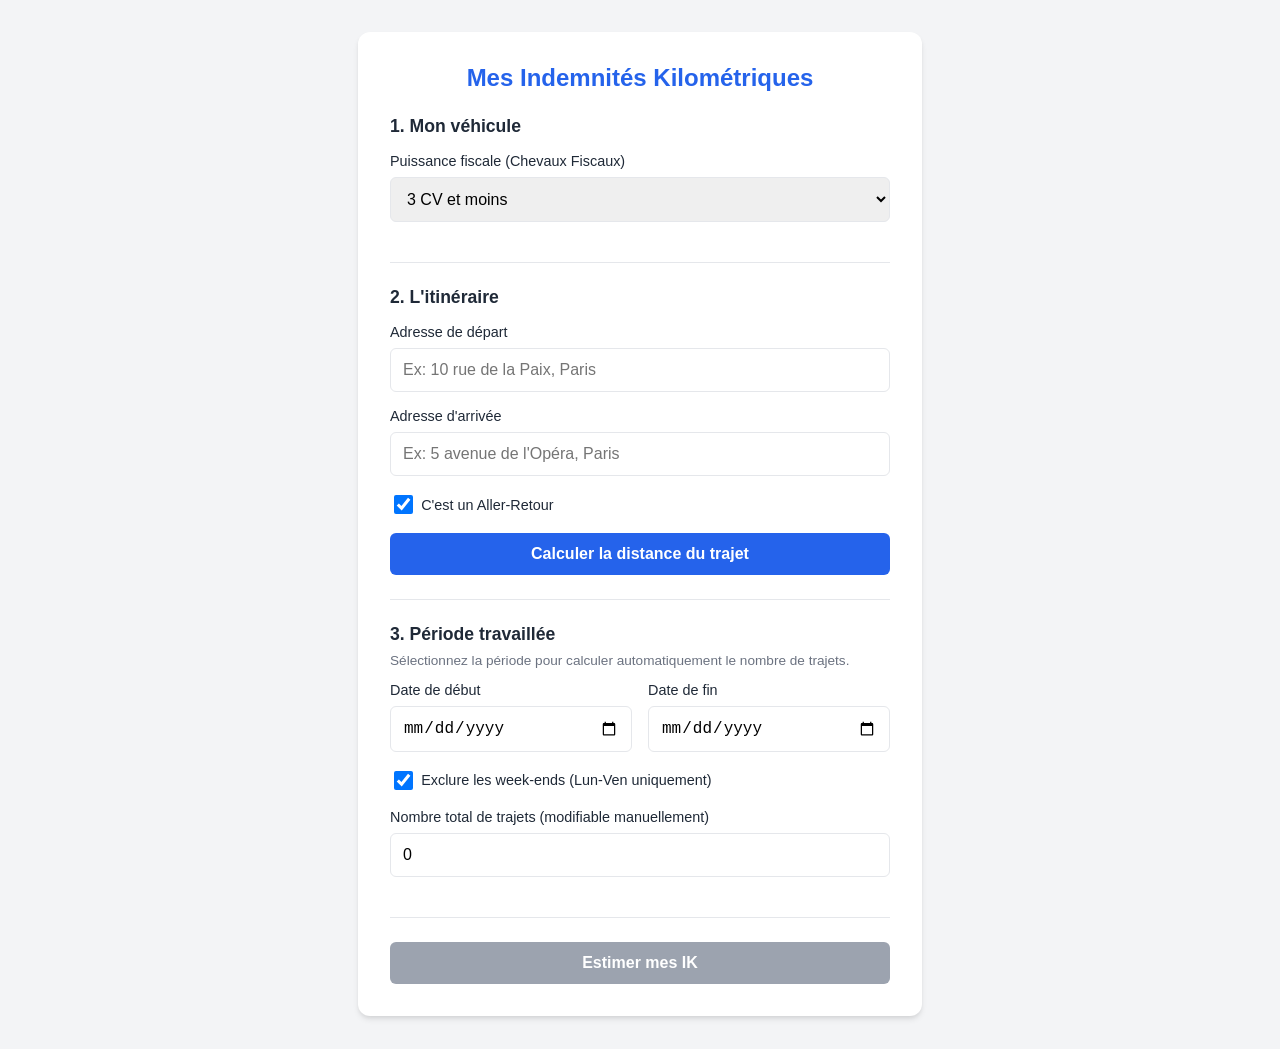
==== index.html @ dfa7689d "Ajout du calculateur d'indemnités kilométriques Page HTML autonome avec calcul de distance via OpenS" ====
<!DOCTYPE html>
<html lang="fr">
<head>
    <meta charset="UTF-8">
    <meta name="viewport" content="width=device-width, initial-scale=1.0">
    <title>Calculateur d'Indemnités Kilométriques</title>
    <style>
        :root {
            --primary: #2563eb;
            --primary-hover: #1d4ed8;
            --bg: #f3f4f6;
            --card: #ffffff;
            --text: #1f2937;
            --border: #e5e7eb;
        }
        body {
            font-family: -apple-system, BlinkMacSystemFont, "Segoe UI", Roboto, Helvetica, Arial, sans-serif;
            background-color: var(--bg);
            color: var(--text);
            display: flex;
            justify-content: center;
            padding: 2rem;
            margin: 0;
        }
        .container {
            background-color: var(--card);
            padding: 2rem;
            border-radius: 12px;
            box-shadow: 0 4px 6px -1px rgba(0, 0, 0, 0.1), 0 2px 4px -1px rgba(0, 0, 0, 0.06);
            width: 100%;
            max-width: 500px;
        }
        h1 {
            font-size: 1.5rem;
            text-align: center;
            margin-top: 0;
            margin-bottom: 1.5rem;
            color: var(--primary);
        }
        .section {
            margin-bottom: 1.5rem;
            padding-bottom: 1.5rem;
            border-bottom: 1px solid var(--border);
        }
        .section:last-child {
            border-bottom: none;
            margin-bottom: 0;
            padding-bottom: 0;
        }
        h2 {
            font-size: 1.1rem;
            margin-top: 0;
            margin-bottom: 1rem;
        }
        label {
            display: block;
            font-size: 0.9rem;
            font-weight: 500;
            margin-bottom: 0.5rem;
        }
        input[type="text"], input[type="date"], select, input[type="number"] {
            width: 100%;
            padding: 0.75rem;
            border: 1px solid var(--border);
            border-radius: 6px;
            box-sizing: border-box;
            margin-bottom: 1rem;
            font-size: 1rem;
        }
        .checkbox-group {
            display: flex;
            align-items: center;
            margin-bottom: 1rem;
        }
        .checkbox-group input {
            margin-right: 0.5rem;
            width: 1.2rem;
            height: 1.2rem;
        }
        .checkbox-group label {
            margin-bottom: 0;
            cursor: pointer;
        }
        button {
            width: 100%;
            background-color: var(--primary);
            color: white;
            border: none;
            padding: 0.75rem;
            border-radius: 6px;
            font-size: 1rem;
            font-weight: 600;
            cursor: pointer;
            transition: background-color 0.2s;
        }
        button:hover {
            background-color: var(--primary-hover);
        }
        button:disabled {
            background-color: #9ca3af;
            cursor: not-allowed;
        }
        .result-box {
            background-color: #eff6ff;
            border: 1px solid #bfdbfe;
            padding: 1rem;
            border-radius: 6px;
            margin-top: 1rem;
            display: none;
        }
        .result-box p {
            margin: 0.5rem 0;
            font-size: 0.95rem;
        }
        .total-price {
            font-size: 1.25rem;
            font-weight: bold;
            color: var(--primary);
            text-align: center;
            margin-top: 1rem !important;
        }
        .loading {
            display: none;
            text-align: center;
            font-size: 0.9rem;
            color: #6b7280;
            margin-top: 0.5rem;
        }
        .grid-2 {
            display: grid;
            grid-template-columns: 1fr 1fr;
            gap: 1rem;
        }
    </style>
</head>
<body>

<div class="container">
    <h1>Mes Indemnités Kilométriques</h1>

    <!-- SECTION 1 : VÉHICULE -->
    <div class="section">
        <h2>1. Mon véhicule</h2>
        <label for="cv">Puissance fiscale (Chevaux Fiscaux)</label>
        <select id="cv">
            <option value="3">3 CV et moins</option>
            <option value="4">4 CV</option>
            <option value="5">5 CV</option>
            <option value="6">6 CV</option>
            <option value="7">7 CV et plus</option>
        </select>
    </div>

    <!-- SECTION 2 : ITINÉRAIRE -->
    <div class="section">
        <h2>2. L'itinéraire</h2>
        <label for="depart">Adresse de départ</label>
        <input type="text" id="depart" placeholder="Ex: 10 rue de la Paix, Paris">

        <label for="arrivee">Adresse d'arrivée</label>
        <input type="text" id="arrivee" placeholder="Ex: 5 avenue de l'Opéra, Paris">

        <div class="checkbox-group">
            <input type="checkbox" id="aller-retour" checked>
            <label for="aller-retour">C'est un Aller-Retour</label>
        </div>

        <button id="btn-distance" onclick="calculerDistance()">Calculer la distance du trajet</button>
        <div id="loading-distance" class="loading">Recherche de l'itinéraire en cours...</div>

        <div id="result-distance" class="result-box">
            <p><strong>Distance :</strong> <span id="valeur-distance">-</span> km (par trajet)</p>
        </div>
    </div>

    <!-- SECTION 3 : CALENDRIER -->
    <div class="section">
        <h2>3. Période travaillée</h2>
        <p style="font-size: 0.85rem; color: #6b7280; margin-top: -0.5rem;">Sélectionnez la période pour calculer automatiquement le nombre de trajets.</p>

        <div class="grid-2">
            <div>
                <label for="date-debut">Date de début</label>
                <input type="date" id="date-debut">
            </div>
            <div>
                <label for="date-fin">Date de fin</label>
                <input type="date" id="date-fin">
            </div>
        </div>

        <div class="checkbox-group">
            <input type="checkbox" id="sans-weekend" checked onchange="mettreAJourJours()">
            <label for="sans-weekend">Exclure les week-ends (Lun-Ven uniquement)</label>
        </div>

        <label for="nb-trajets">Nombre total de trajets (modifiable manuellement)</label>
        <input type="number" id="nb-trajets" value="0" min="1">
    </div>

    <!-- SECTION 4 : RÉSULTAT FINAL -->
    <div class="section">
        <button id="btn-calcul-ik" onclick="calculerIK()" disabled>Estimer mes IK</button>

        <div id="result-final" class="result-box">
            <p><strong>Total parcouru :</strong> <span id="total-km">0</span> km</p>
            <p><strong>Barème appliqué :</strong> <span id="bareme-texte">-</span></p>
            <p class="total-price">Montant estimé : <span id="montant-ik">0.00</span> €</p>
            <p style="font-size: 0.75rem; color: #6b7280; text-align: center; margin-top: 1rem;">
                *Basé sur le barème URSSAF standard de l'année. Les IK se calculent officiellement sur la distance annuelle totale.
            </p>
        </div>
    </div>

</div>

<script>
    let distanceUnitaire = 0;

    // Mise à jour automatique du nombre de jours quand on change les dates
    document.getElementById('date-debut').addEventListener('change', mettreAJourJours);
    document.getElementById('date-fin').addEventListener('change', mettreAJourJours);

    function mettreAJourJours() {
        const dateDebut = document.getElementById('date-debut').value;
        const dateFin = document.getElementById('date-fin').value;
        const sansWeekend = document.getElementById('sans-weekend').checked;

        if (!dateDebut || !dateFin) return;

        let start = new Date(dateDebut);
        let end = new Date(dateFin);

        if (start > end) {
            document.getElementById('nb-trajets').value = 0;
            return;
        }

        let count = 0;
        let current = new Date(start);

        while (current <= end) {
            const jourDeLaSemaine = current.getDay(); // 0 = Dimanche, 6 = Samedi
            if (!sansWeekend || (jourDeLaSemaine !== 0 && jourDeLaSemaine !== 6)) {
                count++;
            }
            current.setDate(current.getDate() + 1);
        }

        document.getElementById('nb-trajets').value = count;
    }

    // Obtenir les coordonnées GPS d'une adresse via OpenStreetMap
    async function getCoordinates(address) {
        const url = `https://nominatim.openstreetmap.org/search?format=json&limit=1&q=${encodeURIComponent(address)}`;
        const response = await fetch(url);
        const data = await response.json();
        if (data && data.length > 0) {
            return { lat: data[0].lat, lon: data[0].lon };
        }
        throw new Error(`L'adresse "${address}" est introuvable.`);
    }

    // Obtenir la distance entre deux coordonnées
    async function calculerDistance() {
        const depart = document.getElementById('depart').value;
        const arrivee = document.getElementById('arrivee').value;
        const resultBox = document.getElementById('result-distance');
        const loading = document.getElementById('loading-distance');
        const btnCalcul = document.getElementById('btn-calcul-ik');

        if (!depart || !arrivee) {
            alert("Veuillez saisir une adresse de départ et d'arrivée.");
            return;
        }

        loading.style.display = 'block';
        resultBox.style.display = 'none';
        btnCalcul.disabled = true;

        try {
            const coordDepart = await getCoordinates(depart);
            // Petit délai pour respecter les limites de l'API gratuite
            await new Promise(resolve => setTimeout(resolve, 500));
            const coordArrivee = await getCoordinates(arrivee);

            const urlRoute = `https://router.project-osrm.org/route/v1/driving/${coordDepart.lon},${coordDepart.lat};${coordArrivee.lon},${coordArrivee.lat}?overview=false`;
            const responseRoute = await fetch(urlRoute);
            const dataRoute = await responseRoute.json();

            if (dataRoute.routes && dataRoute.routes.length > 0) {
                // La distance est renvoyée en mètres, on convertit en km
                distanceUnitaire = dataRoute.routes[0].distance / 1000;

                document.getElementById('valeur-distance').innerText = distanceUnitaire.toFixed(1);
                resultBox.style.display = 'block';
                btnCalcul.disabled = false;
            } else {
                alert("Aucun itinéraire routier trouvé entre ces deux adresses.");
            }
        } catch (error) {
            alert("Erreur: " + error.message);
        } finally {
            loading.style.display = 'none';
        }
    }

    // Calcul des IK finaux selon le barème officiel
    function calculerIK() {
        const cv = parseInt(document.getElementById('cv').value);
        const isAllerRetour = document.getElementById('aller-retour').checked;
        const nbTrajets = parseInt(document.getElementById('nb-trajets').value) || 0;

        if (nbTrajets <= 0) {
            alert("Veuillez entrer un nombre de trajets valide (ou sélectionner une période valide).");
            return;
        }

        // Calcul de la distance totale
        let distanceParJour = isAllerRetour ? (distanceUnitaire * 2) : distanceUnitaire;
        let distanceTotale = distanceParJour * nbTrajets;
        let d = distanceTotale;

        // Barème URSSAF standard (Automobiles)
        // d = distance. Formules: jusqu'à 5000km / de 5001 à 20000km / plus de 20000km
        let montant = 0;
        let tranche = "";

        if (d <= 5000) {
            tranche = "Jusqu'à 5 000 km";
            if (cv <= 3) montant = d * 0.529;
            else if (cv === 4) montant = d * 0.606;
            else if (cv === 5) montant = d * 0.636;
            else if (cv === 6) montant = d * 0.665;
            else montant = d * 0.697; // 7 CV et plus
        } else if (d <= 20000) {
            tranche = "De 5 001 à 20 000 km";
            if (cv <= 3) montant = (d * 0.316) + 1065;
            else if (cv === 4) montant = (d * 0.340) + 1330;
            else if (cv === 5) montant = (d * 0.357) + 1395;
            else if (cv === 6) montant = (d * 0.374) + 1457;
            else montant = (d * 0.394) + 1515; // 7 CV et plus
        } else {
            tranche = "Plus de 20 000 km";
            if (cv <= 3) montant = d * 0.370;
            else if (cv === 4) montant = d * 0.407;
            else if (cv === 5) montant = d * 0.427;
            else if (cv === 6) montant = d * 0.447;
            else montant = d * 0.470; // 7 CV et plus
        }

        // Affichage des résultats
        document.getElementById('total-km').innerText = d.toFixed(1);
        document.getElementById('bareme-texte').innerText = tranche + ` (${cv} CV)`;
        document.getElementById('montant-ik').innerText = montant.toFixed(2);

        document.getElementById('result-final').style.display = 'block';
    }
</script>

</body>
</html>
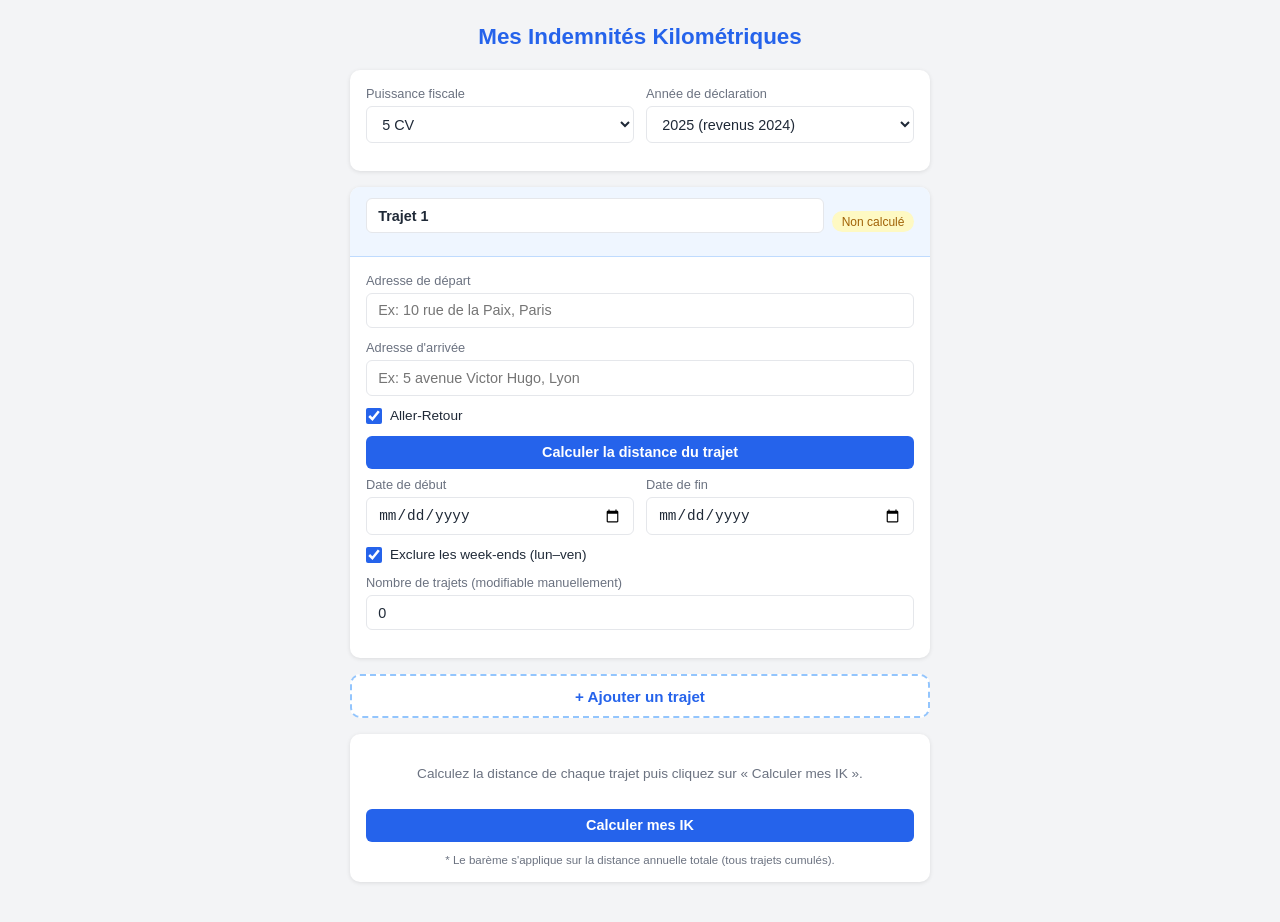
==== commit bbe0b25f: "Amélioration : multi-trajets, export PDF et sélecteur de barème par année - Gestion de N trajets dis" ====
--- a/index.html
+++ b/index.html
@@ -7,356 +7,461 @@
     <style>
         :root {
             --primary: #2563eb;
-            --primary-hover: #1d4ed8;
+            --primary-dark: #1d4ed8;
+            --success: #16a34a;
+            --danger: #dc2626;
             --bg: #f3f4f6;
             --card: #ffffff;
             --text: #1f2937;
+            --muted: #6b7280;
             --border: #e5e7eb;
         }
+        *, *::before, *::after { box-sizing: border-box; margin: 0; padding: 0; }
         body {
-            font-family: -apple-system, BlinkMacSystemFont, "Segoe UI", Roboto, Helvetica, Arial, sans-serif;
-            background-color: var(--bg);
+            font-family: -apple-system, BlinkMacSystemFont, 'Segoe UI', Roboto, sans-serif;
+            background: var(--bg);
             color: var(--text);
-            display: flex;
-            justify-content: center;
-            padding: 2rem;
-            margin: 0;
-        }
-        .container {
-            background-color: var(--card);
-            padding: 2rem;
-            border-radius: 12px;
-            box-shadow: 0 4px 6px -1px rgba(0, 0, 0, 0.1), 0 2px 4px -1px rgba(0, 0, 0, 0.06);
-            width: 100%;
-            max-width: 500px;
-        }
-        h1 {
-            font-size: 1.5rem;
-            text-align: center;
-            margin-top: 0;
-            margin-bottom: 1.5rem;
-            color: var(--primary);
-        }
-        .section {
-            margin-bottom: 1.5rem;
-            padding-bottom: 1.5rem;
-            border-bottom: 1px solid var(--border);
-        }
-        .section:last-child {
-            border-bottom: none;
-            margin-bottom: 0;
-            padding-bottom: 0;
-        }
-        h2 {
-            font-size: 1.1rem;
-            margin-top: 0;
-            margin-bottom: 1rem;
-        }
-        label {
-            display: block;
-            font-size: 0.9rem;
-            font-weight: 500;
-            margin-bottom: 0.5rem;
-        }
-        input[type="text"], input[type="date"], select, input[type="number"] {
-            width: 100%;
-            padding: 0.75rem;
-            border: 1px solid var(--border);
-            border-radius: 6px;
-            box-sizing: border-box;
-            margin-bottom: 1rem;
-            font-size: 1rem;
-        }
-        .checkbox-group {
-            display: flex;
-            align-items: center;
-            margin-bottom: 1rem;
-        }
-        .checkbox-group input {
-            margin-right: 0.5rem;
-            width: 1.2rem;
-            height: 1.2rem;
-        }
-        .checkbox-group label {
-            margin-bottom: 0;
-            cursor: pointer;
-        }
-        button {
-            width: 100%;
-            background-color: var(--primary);
-            color: white;
-            border: none;
-            padding: 0.75rem;
-            border-radius: 6px;
-            font-size: 1rem;
-            font-weight: 600;
-            cursor: pointer;
-            transition: background-color 0.2s;
-        }
-        button:hover {
-            background-color: var(--primary-hover);
-        }
-        button:disabled {
-            background-color: #9ca3af;
-            cursor: not-allowed;
-        }
-        .result-box {
-            background-color: #eff6ff;
-            border: 1px solid #bfdbfe;
-            padding: 1rem;
-            border-radius: 6px;
-            margin-top: 1rem;
-            display: none;
-        }
-        .result-box p {
-            margin: 0.5rem 0;
-            font-size: 0.95rem;
-        }
-        .total-price {
-            font-size: 1.25rem;
-            font-weight: bold;
-            color: var(--primary);
-            text-align: center;
-            margin-top: 1rem !important;
-        }
-        .loading {
-            display: none;
-            text-align: center;
-            font-size: 0.9rem;
-            color: #6b7280;
-            margin-top: 0.5rem;
-        }
-        .grid-2 {
-            display: grid;
-            grid-template-columns: 1fr 1fr;
-            gap: 1rem;
+            padding: 1.5rem;
+        }
+        .container { max-width: 580px; margin: 0 auto; }
+        h1 { font-size: 1.4rem; text-align: center; color: var(--primary); margin-bottom: 1.25rem; }
+
+        /* Cards */
+        .card { background: var(--card); border-radius: 10px; box-shadow: 0 1px 4px rgba(0,0,0,.1); margin-bottom: 1rem; }
+        .card-header {
+            display: flex; align-items: center; gap: .5rem;
+            padding: .65rem 1rem;
+            background: #eff6ff; border-radius: 10px 10px 0 0; border-bottom: 1px solid #bfdbfe;
+        }
+        .card-header-name {
+            flex: 1; border: none; background: transparent;
+            font-weight: 600; font-size: .95rem; color: var(--primary);
+            min-width: 0; padding: 0;
+        }
+        .card-header-name:focus { outline: none; }
+        .card-body { padding: 1rem; }
+
+        /* Badges */
+        .badge { font-size: .75rem; padding: .2rem .6rem; border-radius: 999px; white-space: nowrap; }
+        .badge-pending { background: #fef9c3; color: #a16207; }
+        .badge-ok      { background: #dcfce7; color: #15803d; }
+        .badge-error   { background: #fee2e2; color: #b91c1c; }
+
+        /* Form */
+        label { display: block; font-size: .8rem; font-weight: 500; color: var(--muted); margin-bottom: .3rem; }
+        input[type=text], input[type=date], input[type=number], select {
+            width: 100%; padding: .55rem .7rem;
+            border: 1px solid var(--border); border-radius: 6px;
+            font-size: .9rem; color: var(--text); background: white; margin-bottom: .75rem;
+        }
+        input:focus, select:focus { outline: none; border-color: var(--primary); box-shadow: 0 0 0 2px rgba(37,99,235,.15); }
+        .check-row { display: flex; align-items: center; gap: .5rem; margin-bottom: .75rem; }
+        .check-row input[type=checkbox] { width: 1rem; height: 1rem; accent-color: var(--primary); flex-shrink: 0; }
+        .check-row label { margin: 0; font-size: .85rem; color: var(--text); cursor: pointer; }
+        .grid-2 { display: grid; grid-template-columns: 1fr 1fr; gap: .75rem; }
+
+        /* Buttons */
+        .btn { padding: .55rem 1rem; border: none; border-radius: 6px; font-size: .9rem; font-weight: 600; cursor: pointer; transition: opacity .15s; }
+        .btn:hover { opacity: .85; }
+        .btn:disabled { opacity: .45; cursor: not-allowed; }
+        .btn-primary  { background: var(--primary); color: white; }
+        .btn-outline  { background: transparent; color: var(--primary); border: 1.5px solid var(--primary); }
+        .btn-danger-ghost { background: transparent; color: var(--danger); border: 1px solid var(--danger); padding: .25rem .55rem; font-size: .75rem; }
+        .btn-block { width: 100%; }
+        .btn-row { display: flex; gap: .75rem; margin-top: .75rem; }
+        .btn-row .btn { flex: 1; }
+
+        /* Misc */
+        .dist-ok {
+            background: #f0fdf4; border: 1px solid #bbf7d0; border-radius: 6px;
+            padding: .45rem .75rem; font-size: .85rem; color: #166534;
+            margin-bottom: .75rem; display: none;
+        }
+        .loading-msg { font-size: .82rem; color: var(--muted); text-align: center; padding: .4rem 0; display: none; }
+        .btn-add-trajet {
+            width: 100%; padding: .7rem; background: white;
+            border: 2px dashed #93c5fd; border-radius: 10px;
+            color: var(--primary); font-size: .95rem; font-weight: 600;
+            cursor: pointer; margin-bottom: 1rem; transition: background .15s;
+        }
+        .btn-add-trajet:hover { background: #eff6ff; }
+        .warning {
+            background: #fffbeb; border: 1px solid #fcd34d; border-radius: 6px;
+            padding: .6rem .75rem; font-size: .8rem; color: #92400e; margin-top: .5rem;
+        }
+
+        /* Results */
+        .result-placeholder { font-size: .85rem; color: var(--muted); text-align: center; padding: 1rem 0; }
+        .summary-table { width: 100%; border-collapse: collapse; font-size: .85rem; margin-bottom: 1rem; }
+        .summary-table th {
+            text-align: left; padding: .4rem .5rem; background: var(--bg);
+            color: var(--muted); font-size: .78rem; text-transform: uppercase; letter-spacing: .03em;
+        }
+        .summary-table td { padding: .4rem .5rem; border-bottom: 1px solid var(--border); }
+        .summary-table tfoot td { border-top: 2px solid var(--primary); border-bottom: none; font-weight: 700; color: var(--primary); }
+        .big-total { text-align: center; font-size: 2.2rem; font-weight: 800; color: var(--primary); padding: .75rem 0 .25rem; }
+        .bareme-info { text-align: center; font-size: .8rem; color: var(--muted); margin-bottom: .5rem; }
+        .footnote { font-size: .72rem; color: var(--muted); text-align: center; margin-top: .75rem; }
+
+        /* Print */
+        .print-only { display: none; }
+        @media print {
+            body { background: white; padding: .5cm; }
+            .no-print { display: none !important; }
+            .print-only { display: block !important; }
+            .card { box-shadow: none; border: 1px solid #ddd; break-inside: avoid; }
+            .btn-row { display: none !important; }
+            .big-total { font-size: 1.8rem; }
+            h1 { display: none; }
         }
     </style>
 </head>
 <body>
-
 <div class="container">
     <h1>Mes Indemnités Kilométriques</h1>
 
-    <!-- SECTION 1 : VÉHICULE -->
-    <div class="section">
-        <h2>1. Mon véhicule</h2>
-        <label for="cv">Puissance fiscale (Chevaux Fiscaux)</label>
-        <select id="cv">
-            <option value="3">3 CV et moins</option>
-            <option value="4">4 CV</option>
-            <option value="5">5 CV</option>
-            <option value="6">6 CV</option>
-            <option value="7">7 CV et plus</option>
-        </select>
-    </div>
-
-    <!-- SECTION 2 : ITINÉRAIRE -->
-    <div class="section">
-        <h2>2. L'itinéraire</h2>
-        <label for="depart">Adresse de départ</label>
-        <input type="text" id="depart" placeholder="Ex: 10 rue de la Paix, Paris">
-
-        <label for="arrivee">Adresse d'arrivée</label>
-        <input type="text" id="arrivee" placeholder="Ex: 5 avenue de l'Opéra, Paris">
-
-        <div class="checkbox-group">
-            <input type="checkbox" id="aller-retour" checked>
-            <label for="aller-retour">C'est un Aller-Retour</label>
-        </div>
-
-        <button id="btn-distance" onclick="calculerDistance()">Calculer la distance du trajet</button>
-        <div id="loading-distance" class="loading">Recherche de l'itinéraire en cours...</div>
-
-        <div id="result-distance" class="result-box">
-            <p><strong>Distance :</strong> <span id="valeur-distance">-</span> km (par trajet)</p>
+    <!-- Print-only header (populated by JS) -->
+    <div id="print-header" class="print-only"></div>
+
+    <!-- Véhicule + Année -->
+    <div class="card no-print">
+        <div class="card-body">
+            <div class="grid-2">
+                <div>
+                    <label for="cv">Puissance fiscale</label>
+                    <select id="cv">
+                        <option value="3">3 CV et moins</option>
+                        <option value="4">4 CV</option>
+                        <option value="5" selected>5 CV</option>
+                        <option value="6">6 CV</option>
+                        <option value="7">7 CV et plus</option>
+                    </select>
+                </div>
+                <div>
+                    <label for="annee">Année de déclaration</label>
+                    <select id="annee" onchange="onAnneeChange()">
+                        <option value="2024">2024 (revenus 2023)</option>
+                        <option value="2025" selected>2025 (revenus 2024)</option>
+                        <option value="2026">2026 (revenus 2025) ⚠️</option>
+                    </select>
+                </div>
+            </div>
+            <div id="warn-annee" class="warning" style="display:none">
+                ⚠️ Le barème 2026 n'a pas pu être vérifié (publié après ma date de connaissance).
+                Confirmez les taux officiels sur <strong>impots.gouv.fr</strong> avant de soumettre.
+            </div>
         </div>
     </div>
 
-    <!-- SECTION 3 : CALENDRIER -->
-    <div class="section">
-        <h2>3. Période travaillée</h2>
-        <p style="font-size: 0.85rem; color: #6b7280; margin-top: -0.5rem;">Sélectionnez la période pour calculer automatiquement le nombre de trajets.</p>
-
-        <div class="grid-2">
-            <div>
-                <label for="date-debut">Date de début</label>
-                <input type="date" id="date-debut">
-            </div>
-            <div>
-                <label for="date-fin">Date de fin</label>
-                <input type="date" id="date-fin">
-            </div>
+    <!-- Trajets dynamiques -->
+    <div id="trajets-container"></div>
+
+    <button class="btn-add-trajet no-print" onclick="ajouterTrajet()">+ Ajouter un trajet</button>
+
+    <!-- Résultats -->
+    <div class="card">
+        <div class="card-body">
+            <div id="result-placeholder" class="result-placeholder">
+                Calculez la distance de chaque trajet puis cliquez sur « Calculer mes IK ».
+            </div>
+            <div id="result-content" style="display:none">
+                <table class="summary-table">
+                    <thead>
+                        <tr>
+                            <th>Trajet</th>
+                            <th>Km/jour</th>
+                            <th>Jours</th>
+                            <th>Total km</th>
+                        </tr>
+                    </thead>
+                    <tbody id="summary-tbody"></tbody>
+                    <tfoot>
+                        <tr>
+                            <td colspan="3">Total annuel</td>
+                            <td id="total-km-cell">—</td>
+                        </tr>
+                    </tfoot>
+                </table>
+                <div class="big-total" id="montant-final">—</div>
+                <div class="bareme-info" id="bareme-info"></div>
+            </div>
+            <div class="btn-row no-print">
+                <button class="btn btn-primary" onclick="calculerIK()">Calculer mes IK</button>
+                <button class="btn btn-outline" id="btn-pdf" onclick="exportPDF()" style="display:none">⬇ Exporter PDF</button>
+            </div>
+            <p class="footnote">* Le barème s'applique sur la distance annuelle totale (tous trajets cumulés).</p>
         </div>
-
-        <div class="checkbox-group">
-            <input type="checkbox" id="sans-weekend" checked onchange="mettreAJourJours()">
-            <label for="sans-weekend">Exclure les week-ends (Lun-Ven uniquement)</label>
+    </div>
+</div>
+
+<script>'use strict';
+
+// ── Barèmes ───────────────────────────────────────────────────────────────────
+// Source : arrêtés DGFiP. 2026 = taux provisoires identiques à 2025 (à vérifier).
+const BAREMES = {
+    2024: {
+        3: { t1: 0.529, a2: 0.316, b2: 1065,  t3: 0.370 },
+        4: { t1: 0.606, a2: 0.340, b2: 1330,  t3: 0.407 },
+        5: { t1: 0.636, a2: 0.357, b2: 1395,  t3: 0.427 },
+        6: { t1: 0.665, a2: 0.374, b2: 1457,  t3: 0.447 },
+        7: { t1: 0.697, a2: 0.394, b2: 1515,  t3: 0.470 },
+    },
+    2025: {
+        3: { t1: 0.529, a2: 0.316, b2: 1065,  t3: 0.370 },
+        4: { t1: 0.606, a2: 0.340, b2: 1330,  t3: 0.407 },
+        5: { t1: 0.636, a2: 0.357, b2: 1395,  t3: 0.427 },
+        6: { t1: 0.665, a2: 0.374, b2: 1457,  t3: 0.447 },
+        7: { t1: 0.697, a2: 0.394, b2: 1515,  t3: 0.470 },
+    },
+    2026: {
+        3: { t1: 0.529, a2: 0.316, b2: 1065,  t3: 0.370 },
+        4: { t1: 0.606, a2: 0.340, b2: 1330,  t3: 0.407 },
+        5: { t1: 0.636, a2: 0.357, b2: 1395,  t3: 0.427 },
+        6: { t1: 0.665, a2: 0.374, b2: 1457,  t3: 0.447 },
+        7: { t1: 0.697, a2: 0.394, b2: 1515,  t3: 0.470 },
+    },
+};
+
+function appliquerBareme(d, cv, annee) {
+    const b = (BAREMES[annee] ?? BAREMES[2025])[cv];
+    if (d <= 5000)  return { montant: d * b.t1,        tranche: `≤ 5 000 km (${b.t1.toFixed(3)} €/km)` };
+    if (d <= 20000) return { montant: d * b.a2 + b.b2, tranche: `5 001–20 000 km (formule linéaire)` };
+    return                 { montant: d * b.t3,         tranche: `> 20 000 km (${b.t3.toFixed(3)} €/km)` };
+}
+
+// ── State ─────────────────────────────────────────────────────────────────────
+let trajets = [];
+let nextId = 1;
+
+// ── Init ──────────────────────────────────────────────────────────────────────
+ajouterTrajet();
+
+// ── Trajet management ─────────────────────────────────────────────────────────
+function ajouterTrajet() {
+    const id = nextId++;
+    trajets.push({ id, distanceUnitaire: 0, distanceCalculee: false });
+
+    const el = document.createElement('div');
+    el.className = 'card no-print';
+    el.id = `card-${id}`;
+    el.innerHTML = buildTrajetHTML(id);
+    document.getElementById('trajets-container').appendChild(el);
+
+    rafraichirBoutonsSuppr();
+}
+
+function supprimerTrajet(id) {
+    trajets = trajets.filter(t => t.id !== id);
+    document.getElementById(`card-${id}`).remove();
+    rafraichirBoutonsSuppr();
+}
+
+function rafraichirBoutonsSuppr() {
+    document.querySelectorAll('.btn-suppr').forEach(b => {
+        b.style.display = trajets.length <= 1 ? 'none' : '';
+    });
+}
+
+function buildTrajetHTML(id) {
+    return `
+        <div class="card-header">
+            <input class="card-header-name" type="text" id="nom-${id}" value="Trajet ${id}" placeholder="Nom du trajet">
+            <span class="badge badge-pending" id="badge-${id}">Non calculé</span>
+            <button class="btn btn-danger-ghost btn-suppr" onclick="supprimerTrajet(${id})">✕ Retirer</button>
         </div>
-
-        <label for="nb-trajets">Nombre total de trajets (modifiable manuellement)</label>
-        <input type="number" id="nb-trajets" value="0" min="1">
-    </div>
-
-    <!-- SECTION 4 : RÉSULTAT FINAL -->
-    <div class="section">
-        <button id="btn-calcul-ik" onclick="calculerIK()" disabled>Estimer mes IK</button>
-
-        <div id="result-final" class="result-box">
-            <p><strong>Total parcouru :</strong> <span id="total-km">0</span> km</p>
-            <p><strong>Barème appliqué :</strong> <span id="bareme-texte">-</span></p>
-            <p class="total-price">Montant estimé : <span id="montant-ik">0.00</span> €</p>
-            <p style="font-size: 0.75rem; color: #6b7280; text-align: center; margin-top: 1rem;">
-                *Basé sur le barème URSSAF standard de l'année. Les IK se calculent officiellement sur la distance annuelle totale.
+        <div class="card-body">
+            <label>Adresse de départ</label>
+            <input type="text" id="dep-${id}" placeholder="Ex: 10 rue de la Paix, Paris">
+
+            <label>Adresse d'arrivée</label>
+            <input type="text" id="arr-${id}" placeholder="Ex: 5 avenue Victor Hugo, Lyon">
+
+            <div class="check-row">
+                <input type="checkbox" id="ar-${id}" checked>
+                <label for="ar-${id}">Aller-Retour</label>
+            </div>
+
+            <button class="btn btn-primary btn-block" onclick="calculerDistanceTrajet(${id})">
+                Calculer la distance du trajet
+            </button>
+            <div class="loading-msg" id="load-${id}">Recherche de l'itinéraire…</div>
+            <div class="dist-ok" id="distok-${id}">
+                Distance : <strong id="distval-${id}">–</strong> km (trajet simple)
+            </div>
+
+            <div class="grid-2" style="margin-top:.5rem">
+                <div>
+                    <label>Date de début</label>
+                    <input type="date" id="dd-${id}" onchange="recalcJours(${id})">
+                </div>
+                <div>
+                    <label>Date de fin</label>
+                    <input type="date" id="df-${id}" onchange="recalcJours(${id})">
+                </div>
+            </div>
+
+            <div class="check-row">
+                <input type="checkbox" id="sw-${id}" checked onchange="recalcJours(${id})">
+                <label for="sw-${id}">Exclure les week-ends (lun–ven)</label>
+            </div>
+
+            <label>Nombre de trajets (modifiable manuellement)</label>
+            <input type="number" id="nb-${id}" value="0" min="0">
+        </div>`;
+}
+
+// ── Weekday counter ───────────────────────────────────────────────────────────
+function recalcJours(id) {
+    const dd = document.getElementById(`dd-${id}`).value;
+    const df = document.getElementById(`df-${id}`).value;
+    const sw = document.getElementById(`sw-${id}`).checked;
+    if (!dd || !df) return;
+
+    const start = new Date(dd), end = new Date(df);
+    if (start > end) { document.getElementById(`nb-${id}`).value = 0; return; }
+
+    let count = 0, cur = new Date(start);
+    while (cur <= end) {
+        const d = cur.getDay();
+        if (!sw || (d !== 0 && d !== 6)) count++;
+        cur.setDate(cur.getDate() + 1);
+    }
+    document.getElementById(`nb-${id}`).value = count;
+}
+
+// ── Geocoding + routing ───────────────────────────────────────────────────────
+async function geocode(address) {
+    const r = await fetch(
+        `https://nominatim.openstreetmap.org/search?format=json&limit=1&q=${encodeURIComponent(address)}`
+    );
+    const data = await r.json();
+    if (!data.length) throw new Error(`Adresse introuvable : « ${address} »`);
+    return { lat: data[0].lat, lon: data[0].lon };
+}
+
+async function calculerDistanceTrajet(id) {
+    const dep = document.getElementById(`dep-${id}`).value.trim();
+    const arr = document.getElementById(`arr-${id}`).value.trim();
+    if (!dep || !arr) { alert('Saisissez les deux adresses.'); return; }
+
+    const load  = document.getElementById(`load-${id}`);
+    const ok    = document.getElementById(`distok-${id}`);
+    const badge = document.getElementById(`badge-${id}`);
+    const t     = trajets.find(t => t.id === id);
+
+    load.style.display = 'block';
+    ok.style.display   = 'none';
+    t.distanceCalculee = false;
+
+    try {
+        const c1 = await geocode(dep);
+        await new Promise(r => setTimeout(r, 500)); // respect Nominatim rate limit
+        const c2 = await geocode(arr);
+
+        const res  = await fetch(
+            `https://router.project-osrm.org/route/v1/driving/${c1.lon},${c1.lat};${c2.lon},${c2.lat}?overview=false`
+        );
+        const data = await res.json();
+        if (!data.routes?.length) throw new Error('Aucun itinéraire routier trouvé.');
+
+        t.distanceUnitaire = data.routes[0].distance / 1000;
+        t.distanceCalculee = true;
+
+        document.getElementById(`distval-${id}`).textContent = t.distanceUnitaire.toFixed(1);
+        ok.style.display  = 'block';
+        badge.textContent = t.distanceUnitaire.toFixed(1) + ' km/trajet';
+        badge.className   = 'badge badge-ok';
+    } catch (e) {
+        alert('Erreur : ' + e.message);
+        badge.textContent = 'Erreur';
+        badge.className   = 'badge badge-error';
+    } finally {
+        load.style.display = 'none';
+    }
+}
+
+// ── IK calculation ────────────────────────────────────────────────────────────
+function calculerIK() {
+    const cv    = parseInt(document.getElementById('cv').value);
+    const annee = parseInt(document.getElementById('annee').value);
+
+    // Sync mutable fields from DOM
+    trajets.forEach(t => {
+        t.nom        = document.getElementById(`nom-${t.id}`).value || `Trajet ${t.id}`;
+        t.allerRetour = document.getElementById(`ar-${t.id}`).checked;
+        t.nbTrajets  = parseInt(document.getElementById(`nb-${t.id}`).value) || 0;
+    });
+
+    const actifs  = trajets.filter(t => t.nbTrajets > 0);
+    if (!actifs.length) { alert('Aucun trajet avec un nombre de trajets > 0.'); return; }
+
+    const nonCalc = actifs.filter(t => !t.distanceCalculee);
+    if (nonCalc.length) {
+        alert(`Distance non calculée pour : ${nonCalc.map(t => t.nom).join(', ')}`);
+        return;
+    }
+
+    let totalKm = 0;
+    const rows = actifs.map(t => {
+        const distJour = t.distanceUnitaire * (t.allerRetour ? 2 : 1);
+        const kmTrajet = distJour * t.nbTrajets;
+        totalKm += kmTrajet;
+        return { nom: t.nom, distJour, nbTrajets: t.nbTrajets, kmTrajet };
+    });
+
+    const { montant, tranche } = appliquerBareme(totalKm, cv, annee);
+
+    document.getElementById('summary-tbody').innerHTML = rows.map(r => `
+        <tr>
+            <td>${escHtml(r.nom)}</td>
+            <td>${r.distJour.toFixed(1)} km</td>
+            <td>${r.nbTrajets}</td>
+            <td>${r.kmTrajet.toFixed(1)} km</td>
+        </tr>
+    `).join('');
+
+    const cvLabel = document.getElementById('cv').selectedOptions[0].text;
+    document.getElementById('total-km-cell').textContent = totalKm.toFixed(1) + ' km';
+    document.getElementById('montant-final').textContent =
+        montant.toLocaleString('fr-FR', { minimumFractionDigits: 2, maximumFractionDigits: 2 }) + ' €';
+    document.getElementById('bareme-info').textContent =
+        `Barème ${annee} — ${cvLabel} — ${tranche}`;
+
+    document.getElementById('result-placeholder').style.display = 'none';
+    document.getElementById('result-content').style.display = 'block';
+    document.getElementById('btn-pdf').style.display = '';
+}
+
+// ── PDF export ────────────────────────────────────────────────────────────────
+function exportPDF() {
+    const cvLabel    = document.getElementById('cv').selectedOptions[0].text;
+    const anneeLabel = document.getElementById('annee').selectedOptions[0].text;
+    const today      = new Date().toLocaleDateString('fr-FR', { day: '2-digit', month: 'long', year: 'numeric' });
+
+    document.getElementById('print-header').innerHTML = `
+        <div style="text-align:center; margin-bottom:1rem; padding-bottom:.75rem; border-bottom:2px solid #2563eb">
+            <h2 style="font-size:1.3rem; color:#2563eb; font-weight:800; margin-bottom:.25rem">
+                Indemnités Kilométriques
+            </h2>
+            <p style="color:#6b7280; font-size:.9rem">
+                Déclaration ${anneeLabel} &nbsp;·&nbsp; ${cvLabel} &nbsp;·&nbsp; Édité le ${today}
             </p>
         </div>
-    </div>
-
-</div>
-
-<script>
-    let distanceUnitaire = 0;
-
-    // Mise à jour automatique du nombre de jours quand on change les dates
-    document.getElementById('date-debut').addEventListener('change', mettreAJourJours);
-    document.getElementById('date-fin').addEventListener('change', mettreAJourJours);
-
-    function mettreAJourJours() {
-        const dateDebut = document.getElementById('date-debut').value;
-        const dateFin = document.getElementById('date-fin').value;
-        const sansWeekend = document.getElementById('sans-weekend').checked;
-
-        if (!dateDebut || !dateFin) return;
-
-        let start = new Date(dateDebut);
-        let end = new Date(dateFin);
-
-        if (start > end) {
-            document.getElementById('nb-trajets').value = 0;
-            return;
-        }
-
-        let count = 0;
-        let current = new Date(start);
-
-        while (current <= end) {
-            const jourDeLaSemaine = current.getDay(); // 0 = Dimanche, 6 = Samedi
-            if (!sansWeekend || (jourDeLaSemaine !== 0 && jourDeLaSemaine !== 6)) {
-                count++;
-            }
-            current.setDate(current.getDate() + 1);
-        }
-
-        document.getElementById('nb-trajets').value = count;
-    }
-
-    // Obtenir les coordonnées GPS d'une adresse via OpenStreetMap
-    async function getCoordinates(address) {
-        const url = `https://nominatim.openstreetmap.org/search?format=json&limit=1&q=${encodeURIComponent(address)}`;
-        const response = await fetch(url);
-        const data = await response.json();
-        if (data && data.length > 0) {
-            return { lat: data[0].lat, lon: data[0].lon };
-        }
-        throw new Error(`L'adresse "${address}" est introuvable.`);
-    }
-
-    // Obtenir la distance entre deux coordonnées
-    async function calculerDistance() {
-        const depart = document.getElementById('depart').value;
-        const arrivee = document.getElementById('arrivee').value;
-        const resultBox = document.getElementById('result-distance');
-        const loading = document.getElementById('loading-distance');
-        const btnCalcul = document.getElementById('btn-calcul-ik');
-
-        if (!depart || !arrivee) {
-            alert("Veuillez saisir une adresse de départ et d'arrivée.");
-            return;
-        }
-
-        loading.style.display = 'block';
-        resultBox.style.display = 'none';
-        btnCalcul.disabled = true;
-
-        try {
-            const coordDepart = await getCoordinates(depart);
-            // Petit délai pour respecter les limites de l'API gratuite
-            await new Promise(resolve => setTimeout(resolve, 500));
-            const coordArrivee = await getCoordinates(arrivee);
-
-            const urlRoute = `https://router.project-osrm.org/route/v1/driving/${coordDepart.lon},${coordDepart.lat};${coordArrivee.lon},${coordArrivee.lat}?overview=false`;
-            const responseRoute = await fetch(urlRoute);
-            const dataRoute = await responseRoute.json();
-
-            if (dataRoute.routes && dataRoute.routes.length > 0) {
-                // La distance est renvoyée en mètres, on convertit en km
-                distanceUnitaire = dataRoute.routes[0].distance / 1000;
-
-                document.getElementById('valeur-distance').innerText = distanceUnitaire.toFixed(1);
-                resultBox.style.display = 'block';
-                btnCalcul.disabled = false;
-            } else {
-                alert("Aucun itinéraire routier trouvé entre ces deux adresses.");
-            }
-        } catch (error) {
-            alert("Erreur: " + error.message);
-        } finally {
-            loading.style.display = 'none';
-        }
-    }
-
-    // Calcul des IK finaux selon le barème officiel
-    function calculerIK() {
-        const cv = parseInt(document.getElementById('cv').value);
-        const isAllerRetour = document.getElementById('aller-retour').checked;
-        const nbTrajets = parseInt(document.getElementById('nb-trajets').value) || 0;
-
-        if (nbTrajets <= 0) {
-            alert("Veuillez entrer un nombre de trajets valide (ou sélectionner une période valide).");
-            return;
-        }
-
-        // Calcul de la distance totale
-        let distanceParJour = isAllerRetour ? (distanceUnitaire * 2) : distanceUnitaire;
-        let distanceTotale = distanceParJour * nbTrajets;
-        let d = distanceTotale;
-
-        // Barème URSSAF standard (Automobiles)
-        // d = distance. Formules: jusqu'à 5000km / de 5001 à 20000km / plus de 20000km
-        let montant = 0;
-        let tranche = "";
-
-        if (d <= 5000) {
-            tranche = "Jusqu'à 5 000 km";
-            if (cv <= 3) montant = d * 0.529;
-            else if (cv === 4) montant = d * 0.606;
-            else if (cv === 5) montant = d * 0.636;
-            else if (cv === 6) montant = d * 0.665;
-            else montant = d * 0.697; // 7 CV et plus
-        } else if (d <= 20000) {
-            tranche = "De 5 001 à 20 000 km";
-            if (cv <= 3) montant = (d * 0.316) + 1065;
-            else if (cv === 4) montant = (d * 0.340) + 1330;
-            else if (cv === 5) montant = (d * 0.357) + 1395;
-            else if (cv === 6) montant = (d * 0.374) + 1457;
-            else montant = (d * 0.394) + 1515; // 7 CV et plus
-        } else {
-            tranche = "Plus de 20 000 km";
-            if (cv <= 3) montant = d * 0.370;
-            else if (cv === 4) montant = d * 0.407;
-            else if (cv === 5) montant = d * 0.427;
-            else if (cv === 6) montant = d * 0.447;
-            else montant = d * 0.470; // 7 CV et plus
-        }
-
-        // Affichage des résultats
-        document.getElementById('total-km').innerText = d.toFixed(1);
-        document.getElementById('bareme-texte').innerText = tranche + ` (${cv} CV)`;
-        document.getElementById('montant-ik').innerText = montant.toFixed(2);
-
-        document.getElementById('result-final').style.display = 'block';
-    }
+    `;
+    window.print();
+}
+
+// ── Helpers ───────────────────────────────────────────────────────────────────
+function onAnneeChange() {
+    const annee = document.getElementById('annee').value;
+    document.getElementById('warn-annee').style.display = annee === '2026' ? '' : 'none';
+}
+
+function escHtml(s) {
+    return String(s)
+        .replace(/&/g, '&amp;').replace(/</g, '&lt;')
+        .replace(/>/g, '&gt;').replace(/"/g, '&quot;');
+}
 </script>
-
 </body>
 </html>
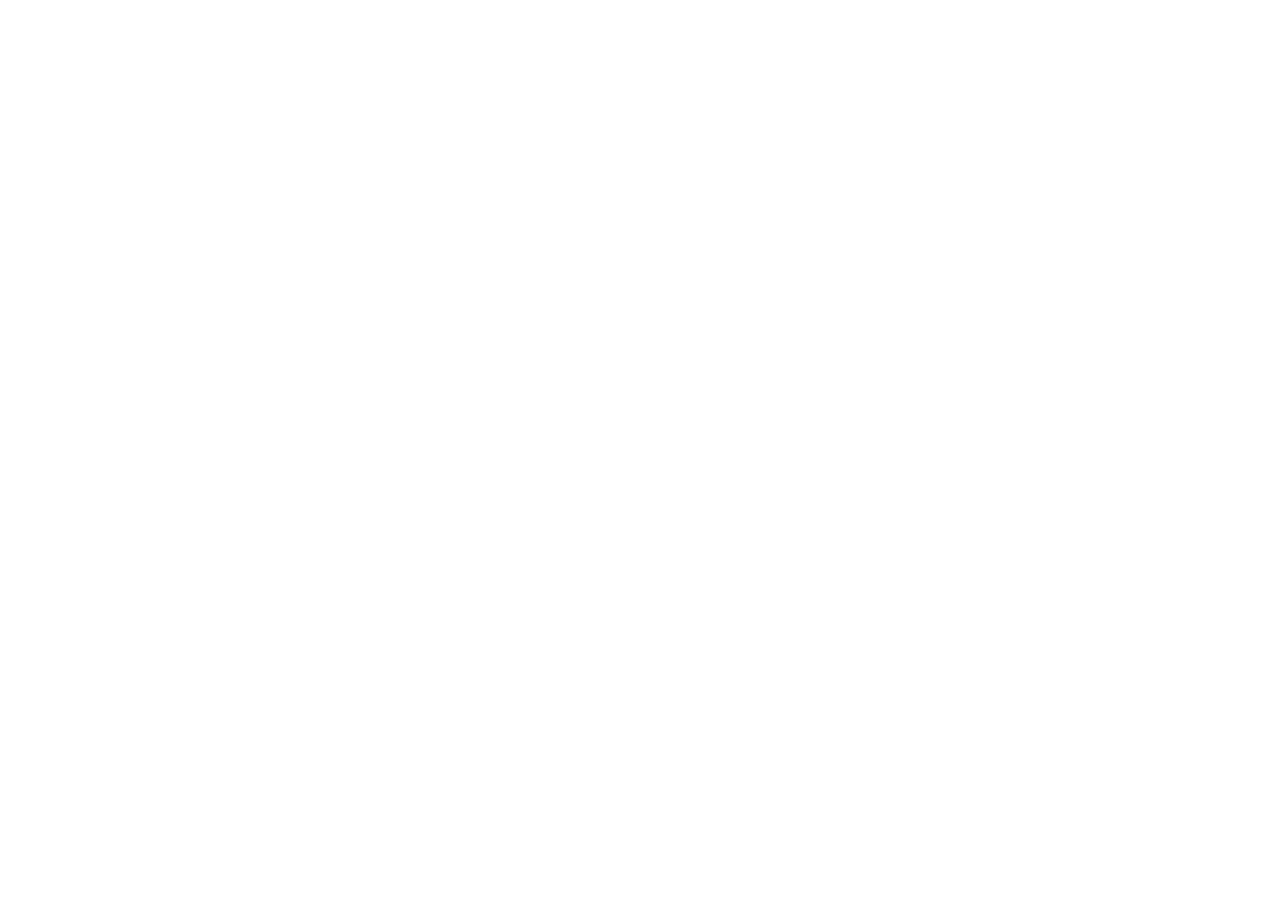
==== commit 64aec748: "Fix export PDF : génération directe via html2pdf.js (compatible mobile)" ====
--- a/index.html
+++ b/index.html
@@ -4,6 +4,7 @@
     <meta charset="UTF-8">
     <meta name="viewport" content="width=device-width, initial-scale=1.0">
     <title>Calculateur d'Indemnités Kilométriques</title>
+    <script src="https://cdnjs.cloudflare.com/ajax/libs/html2pdf.js/0.10.1/html2pdf.bundle.min.js"><\/script>
     <style>
         :root {
             --primary: #2563eb;
@@ -103,28 +104,48 @@
         .bareme-info { text-align: center; font-size: .8rem; color: var(--muted); margin-bottom: .5rem; }
         .footnote { font-size: .72rem; color: var(--muted); text-align: center; margin-top: .75rem; }
 
-        /* Print */
-        .print-only { display: none; }
-        @media print {
-            body { background: white; padding: .5cm; }
-            .no-print { display: none !important; }
-            .print-only { display: block !important; }
-            .card { box-shadow: none; border: 1px solid #ddd; break-inside: avoid; }
-            .btn-row { display: none !important; }
-            .big-total { font-size: 1.8rem; }
-            h1 { display: none; }
-        }
+        /* PDF zone always hidden in normal view */
+        #pdf-zone { display: none; }
     </style>
 </head>
 <body>
 <div class="container">
     <h1>Mes Indemnités Kilométriques</h1>
 
-    <!-- Print-only header (populated by JS) -->
-    <div id="print-header" class="print-only"></div>
+    <!-- Zone PDF (cachée, utilisée uniquement pour la génération) -->
+    <div id="pdf-zone" style="display:none; font-family:-apple-system,BlinkMacSystemFont,'Segoe UI',Roboto,sans-serif; padding:24px; max-width:560px; color:#1f2937">
+        <div style="text-align:center; border-bottom:2px solid #2563eb; padding-bottom:12px; margin-bottom:16px">
+            <div style="font-size:1.4rem; font-weight:800; color:#2563eb; margin-bottom:4px">Indemnités Kilométriques</div>
+            <div id="pdf-subtitle" style="font-size:.85rem; color:#6b7280"></div>
+        </div>
+        <table id="pdf-table" style="width:100%; border-collapse:collapse; font-size:.85rem; margin-bottom:16px">
+            <thead>
+                <tr style="background:#f3f4f6">
+                    <th style="text-align:left; padding:6px 8px; font-size:.75rem; text-transform:uppercase; color:#6b7280">Trajet</th>
+                    <th style="text-align:left; padding:6px 8px; font-size:.75rem; text-transform:uppercase; color:#6b7280">Km/jour</th>
+                    <th style="text-align:left; padding:6px 8px; font-size:.75rem; text-transform:uppercase; color:#6b7280">Jours</th>
+                    <th style="text-align:left; padding:6px 8px; font-size:.75rem; text-transform:uppercase; color:#6b7280">Total km</th>
+                </tr>
+            </thead>
+            <tbody id="pdf-tbody"></tbody>
+            <tfoot>
+                <tr style="border-top:2px solid #2563eb">
+                    <td colspan="3" style="padding:6px 8px; font-weight:700; color:#2563eb">Total annuel</td>
+                    <td id="pdf-total-km" style="padding:6px 8px; font-weight:700; color:#2563eb"></td>
+                </tr>
+            </tfoot>
+        </table>
+        <div style="text-align:center; padding:12px 0 4px">
+            <div id="pdf-montant" style="font-size:2rem; font-weight:800; color:#2563eb"></div>
+            <div id="pdf-bareme-info" style="font-size:.8rem; color:#6b7280; margin-top:4px"></div>
+        </div>
+        <p style="font-size:.7rem; color:#9ca3af; text-align:center; margin-top:16px; border-top:1px solid #e5e7eb; padding-top:8px">
+            * Le barème s'applique sur la distance annuelle totale (tous trajets cumulés).
+        </p>
+    </div>
 
     <!-- Véhicule + Année -->
-    <div class="card no-print">
+    <div class="card">
         <div class="card-body">
             <div class="grid-2">
                 <div>
@@ -156,7 +177,7 @@
     <!-- Trajets dynamiques -->
     <div id="trajets-container"></div>
 
-    <button class="btn-add-trajet no-print" onclick="ajouterTrajet()">+ Ajouter un trajet</button>
+    <button class="btn-add-trajet" onclick="ajouterTrajet()">+ Ajouter un trajet</button>
 
     <!-- Résultats -->
     <div class="card">
@@ -185,9 +206,9 @@
                 <div class="big-total" id="montant-final">—</div>
                 <div class="bareme-info" id="bareme-info"></div>
             </div>
-            <div class="btn-row no-print">
+            <div class="btn-row">
                 <button class="btn btn-primary" onclick="calculerIK()">Calculer mes IK</button>
-                <button class="btn btn-outline" id="btn-pdf" onclick="exportPDF()" style="display:none">⬇ Exporter PDF</button>
+                <button class="btn btn-outline" id="btn-pdf" onclick="exportPDF()" style="display:none">⬇ Télécharger PDF</button>
             </div>
             <p class="footnote">* Le barème s'applique sur la distance annuelle totale (tous trajets cumulés).</p>
         </div>
@@ -196,8 +217,6 @@
 
 <script>'use strict';
 
-// ── Barèmes ───────────────────────────────────────────────────────────────────
-// Source : arrêtés DGFiP. 2026 = taux provisoires identiques à 2025 (à vérifier).
 const BAREMES = {
     2024: {
         3: { t1: 0.529, a2: 0.316, b2: 1065,  t3: 0.370 },
@@ -224,25 +243,22 @@
 
 function appliquerBareme(d, cv, annee) {
     const b = (BAREMES[annee] ?? BAREMES[2025])[cv];
-    if (d <= 5000)  return { montant: d * b.t1,        tranche: `≤ 5 000 km (${b.t1.toFixed(3)} €/km)` };
-    if (d <= 20000) return { montant: d * b.a2 + b.b2, tranche: `5 001–20 000 km (formule linéaire)` };
-    return                 { montant: d * b.t3,         tranche: `> 20 000 km (${b.t3.toFixed(3)} €/km)` };
-}
-
-// ── State ─────────────────────────────────────────────────────────────────────
+    if (d <= 5000)  return { montant: d * b.t1,        tranche: `≤ 5 000 km (${b.t1.toFixed(3)} €/km)` };
+    if (d <= 20000) return { montant: d * b.a2 + b.b2, tranche: `5 001–20 000 km (formule linéaire)` };
+    return                 { montant: d * b.t3,         tranche: `> 20 000 km (${b.t3.toFixed(3)} €/km)` };
+}
+
 let trajets = [];
 let nextId = 1;
 
-// ── Init ──────────────────────────────────────────────────────────────────────
 ajouterTrajet();
 
-// ── Trajet management ─────────────────────────────────────────────────────────
 function ajouterTrajet() {
     const id = nextId++;
     trajets.push({ id, distanceUnitaire: 0, distanceCalculee: false });
 
     const el = document.createElement('div');
-    el.className = 'card no-print';
+    el.className = 'card';
     el.id = `card-${id}`;
     el.innerHTML = buildTrajetHTML(id);
     document.getElementById('trajets-container').appendChild(el);
@@ -272,15 +288,12 @@
         <div class="card-body">
             <label>Adresse de départ</label>
             <input type="text" id="dep-${id}" placeholder="Ex: 10 rue de la Paix, Paris">
-
             <label>Adresse d'arrivée</label>
             <input type="text" id="arr-${id}" placeholder="Ex: 5 avenue Victor Hugo, Lyon">
-
             <div class="check-row">
                 <input type="checkbox" id="ar-${id}" checked>
                 <label for="ar-${id}">Aller-Retour</label>
             </div>
-
             <button class="btn btn-primary btn-block" onclick="calculerDistanceTrajet(${id})">
                 Calculer la distance du trajet
             </button>
@@ -288,7 +301,6 @@
             <div class="dist-ok" id="distok-${id}">
                 Distance : <strong id="distval-${id}">–</strong> km (trajet simple)
             </div>
-
             <div class="grid-2" style="margin-top:.5rem">
                 <div>
                     <label>Date de début</label>
@@ -299,27 +311,22 @@
                     <input type="date" id="df-${id}" onchange="recalcJours(${id})">
                 </div>
             </div>
-
             <div class="check-row">
                 <input type="checkbox" id="sw-${id}" checked onchange="recalcJours(${id})">
                 <label for="sw-${id}">Exclure les week-ends (lun–ven)</label>
             </div>
-
             <label>Nombre de trajets (modifiable manuellement)</label>
             <input type="number" id="nb-${id}" value="0" min="0">
         </div>`;
 }
 
-// ── Weekday counter ───────────────────────────────────────────────────────────
 function recalcJours(id) {
     const dd = document.getElementById(`dd-${id}`).value;
     const df = document.getElementById(`df-${id}`).value;
     const sw = document.getElementById(`sw-${id}`).checked;
     if (!dd || !df) return;
-
     const start = new Date(dd), end = new Date(df);
     if (start > end) { document.getElementById(`nb-${id}`).value = 0; return; }
-
     let count = 0, cur = new Date(start);
     while (cur <= end) {
         const d = cur.getDay();
@@ -329,7 +336,6 @@
     document.getElementById(`nb-${id}`).value = count;
 }
 
-// ── Geocoding + routing ───────────────────────────────────────────────────────
 async function geocode(address) {
     const r = await fetch(
         `https://nominatim.openstreetmap.org/search?format=json&limit=1&q=${encodeURIComponent(address)}`
@@ -343,30 +349,24 @@
     const dep = document.getElementById(`dep-${id}`).value.trim();
     const arr = document.getElementById(`arr-${id}`).value.trim();
     if (!dep || !arr) { alert('Saisissez les deux adresses.'); return; }
-
     const load  = document.getElementById(`load-${id}`);
     const ok    = document.getElementById(`distok-${id}`);
     const badge = document.getElementById(`badge-${id}`);
     const t     = trajets.find(t => t.id === id);
-
     load.style.display = 'block';
     ok.style.display   = 'none';
     t.distanceCalculee = false;
-
     try {
         const c1 = await geocode(dep);
-        await new Promise(r => setTimeout(r, 500)); // respect Nominatim rate limit
+        await new Promise(r => setTimeout(r, 500));
         const c2 = await geocode(arr);
-
         const res  = await fetch(
             `https://router.project-osrm.org/route/v1/driving/${c1.lon},${c1.lat};${c2.lon},${c2.lat}?overview=false`
         );
         const data = await res.json();
         if (!data.routes?.length) throw new Error('Aucun itinéraire routier trouvé.');
-
         t.distanceUnitaire = data.routes[0].distance / 1000;
         t.distanceCalculee = true;
-
         document.getElementById(`distval-${id}`).textContent = t.distanceUnitaire.toFixed(1);
         ok.style.display  = 'block';
         badge.textContent = t.distanceUnitaire.toFixed(1) + ' km/trajet';
@@ -380,27 +380,21 @@
     }
 }
 
-// ── IK calculation ────────────────────────────────────────────────────────────
 function calculerIK() {
     const cv    = parseInt(document.getElementById('cv').value);
     const annee = parseInt(document.getElementById('annee').value);
-
-    // Sync mutable fields from DOM
     trajets.forEach(t => {
-        t.nom        = document.getElementById(`nom-${t.id}`).value || `Trajet ${t.id}`;
+        t.nom         = document.getElementById(`nom-${t.id}`).value || `Trajet ${t.id}`;
         t.allerRetour = document.getElementById(`ar-${t.id}`).checked;
-        t.nbTrajets  = parseInt(document.getElementById(`nb-${t.id}`).value) || 0;
+        t.nbTrajets   = parseInt(document.getElementById(`nb-${t.id}`).value) || 0;
     });
-
     const actifs  = trajets.filter(t => t.nbTrajets > 0);
     if (!actifs.length) { alert('Aucun trajet avec un nombre de trajets > 0.'); return; }
-
     const nonCalc = actifs.filter(t => !t.distanceCalculee);
     if (nonCalc.length) {
         alert(`Distance non calculée pour : ${nonCalc.map(t => t.nom).join(', ')}`);
         return;
     }
-
     let totalKm = 0;
     const rows = actifs.map(t => {
         const distJour = t.distanceUnitaire * (t.allerRetour ? 2 : 1);
@@ -408,9 +402,7 @@
         totalKm += kmTrajet;
         return { nom: t.nom, distJour, nbTrajets: t.nbTrajets, kmTrajet };
     });
-
     const { montant, tranche } = appliquerBareme(totalKm, cv, annee);
-
     document.getElementById('summary-tbody').innerHTML = rows.map(r => `
         <tr>
             <td>${escHtml(r.nom)}</td>
@@ -419,39 +411,47 @@
             <td>${r.kmTrajet.toFixed(1)} km</td>
         </tr>
     `).join('');
-
     const cvLabel = document.getElementById('cv').selectedOptions[0].text;
     document.getElementById('total-km-cell').textContent = totalKm.toFixed(1) + ' km';
     document.getElementById('montant-final').textContent =
         montant.toLocaleString('fr-FR', { minimumFractionDigits: 2, maximumFractionDigits: 2 }) + ' €';
     document.getElementById('bareme-info').textContent =
         `Barème ${annee} — ${cvLabel} — ${tranche}`;
-
     document.getElementById('result-placeholder').style.display = 'none';
     document.getElementById('result-content').style.display = 'block';
     document.getElementById('btn-pdf').style.display = '';
 }
 
-// ── PDF export ────────────────────────────────────────────────────────────────
 function exportPDF() {
     const cvLabel    = document.getElementById('cv').selectedOptions[0].text;
     const anneeLabel = document.getElementById('annee').selectedOptions[0].text;
     const today      = new Date().toLocaleDateString('fr-FR', { day: '2-digit', month: 'long', year: 'numeric' });
-
-    document.getElementById('print-header').innerHTML = `
-        <div style="text-align:center; margin-bottom:1rem; padding-bottom:.75rem; border-bottom:2px solid #2563eb">
-            <h2 style="font-size:1.3rem; color:#2563eb; font-weight:800; margin-bottom:.25rem">
-                Indemnités Kilométriques
-            </h2>
-            <p style="color:#6b7280; font-size:.9rem">
-                Déclaration ${anneeLabel} &nbsp;·&nbsp; ${cvLabel} &nbsp;·&nbsp; Édité le ${today}
-            </p>
-        </div>
-    `;
-    window.print();
-}
-
-// ── Helpers ───────────────────────────────────────────────────────────────────
+    document.getElementById('pdf-subtitle').textContent =
+        `Déclaration ${anneeLabel} · ${cvLabel} · Édité le ${today}`;
+    document.getElementById('pdf-tbody').innerHTML =
+        document.getElementById('summary-tbody').innerHTML;
+    document.getElementById('pdf-total-km').textContent =
+        document.getElementById('total-km-cell').textContent;
+    document.getElementById('pdf-montant').textContent =
+        document.getElementById('montant-final').textContent;
+    document.getElementById('pdf-bareme-info').textContent =
+        document.getElementById('bareme-info').textContent;
+    const zone = document.getElementById('pdf-zone');
+    zone.style.display = 'block';
+    const annee = document.getElementById('annee').value;
+    html2pdf()
+        .set({
+            margin: 12,
+            filename: `IK-${annee}.pdf`,
+            image: { type: 'jpeg', quality: 0.98 },
+            html2canvas: { scale: 2, useCORS: true },
+            jsPDF: { unit: 'mm', format: 'a4', orientation: 'portrait' }
+        })
+        .from(zone)
+        .save()
+        .then(() => { zone.style.display = 'none'; });
+}
+
 function onAnneeChange() {
     const annee = document.getElementById('annee').value;
     document.getElementById('warn-annee').style.display = annee === '2026' ? '' : 'none';
@@ -462,6 +462,6 @@
         .replace(/&/g, '&amp;').replace(/</g, '&lt;')
         .replace(/>/g, '&gt;').replace(/"/g, '&quot;');
 }
-</script>
+<\/script>
 </body>
-</html>
+</html>
